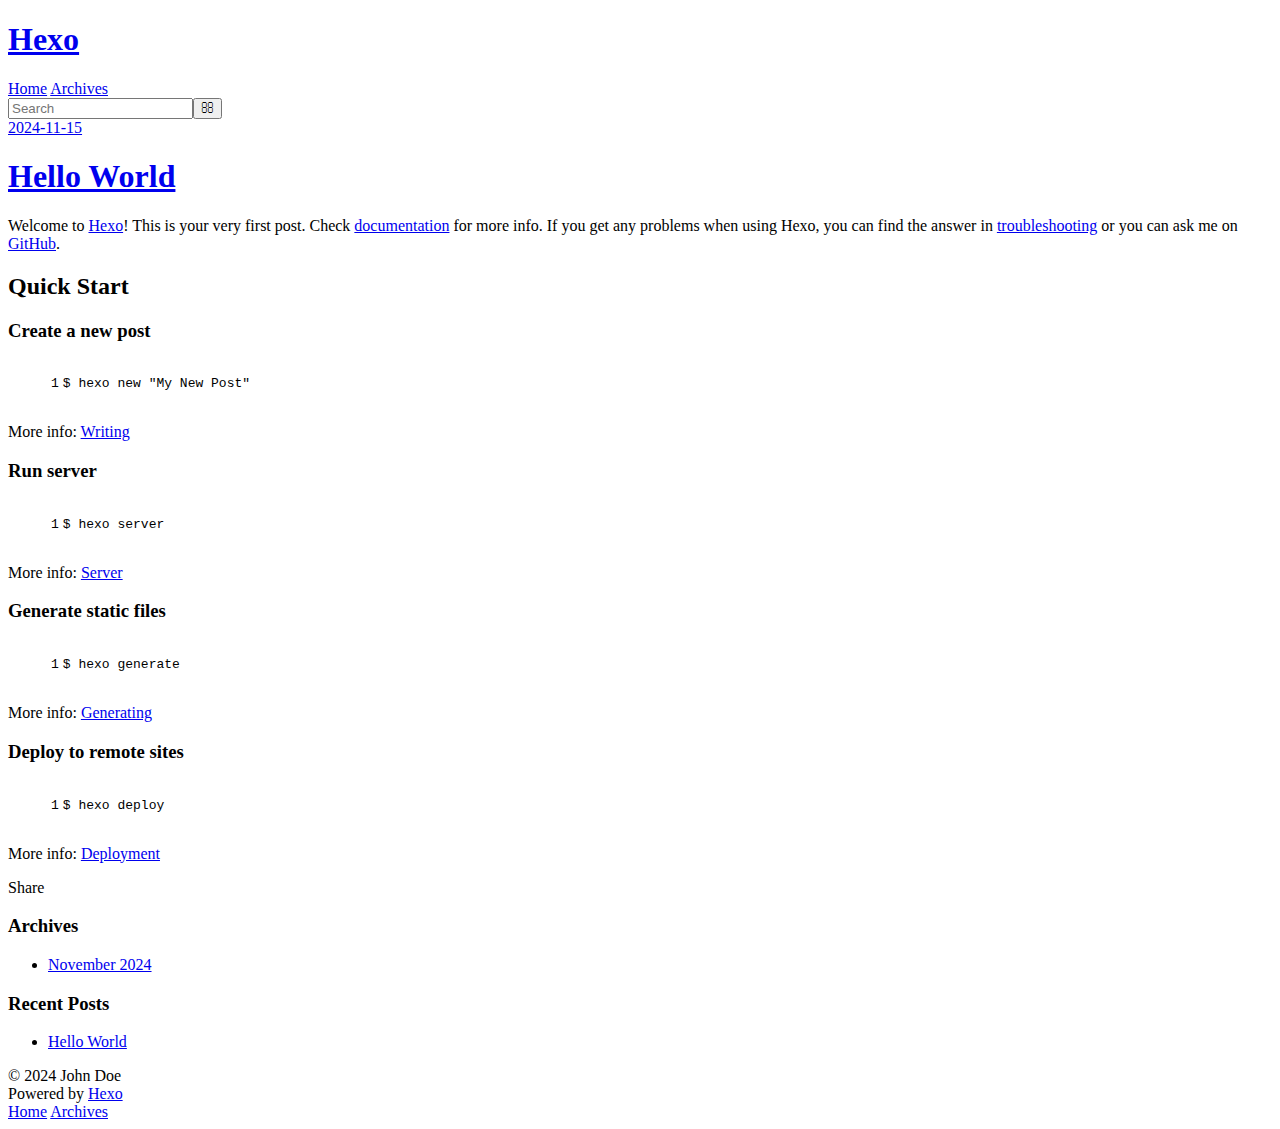
==== index.html @ bd7cffca "Site updated: 2024-11-15 20:04:04" ====
<!DOCTYPE html>
<html>
<head>
  <meta charset="utf-8">
  
  
  <title>Hexo</title>
  <meta name="viewport" content="width=device-width, initial-scale=1, shrink-to-fit=no">
  <meta property="og:type" content="website">
<meta property="og:title" content="Hexo">
<meta property="og:url" content="http://example.com/index.html">
<meta property="og:site_name" content="Hexo">
<meta property="og:locale" content="en_US">
<meta property="article:author" content="John Doe">
<meta name="twitter:card" content="summary">
  
    <link rel="alternate" href="/atom.xml" title="Hexo" type="application/atom+xml">
  
  
    <link rel="shortcut icon" href="/favicon.png">
  
  
  
<link rel="stylesheet" href="/css/style.css">

  
    
<link rel="stylesheet" href="/fancybox/jquery.fancybox.min.css">

  
  
<meta name="generator" content="Hexo 7.3.0"></head>

<body>
  <div id="container">
    <div id="wrap">
      <header id="header">
  <div id="banner"></div>
  <div id="header-outer" class="outer">
    <div id="header-title" class="inner">
      <h1 id="logo-wrap">
        <a href="/" id="logo">Hexo</a>
      </h1>
      
    </div>
    <div id="header-inner" class="inner">
      <nav id="main-nav">
        <a id="main-nav-toggle" class="nav-icon"><span class="fa fa-bars"></span></a>
        
          <a class="main-nav-link" href="/">Home</a>
        
          <a class="main-nav-link" href="/archives">Archives</a>
        
      </nav>
      <nav id="sub-nav">
        
        
          <a class="nav-icon" href="/atom.xml" title="RSS Feed"><span class="fa fa-rss"></span></a>
        
        <a class="nav-icon nav-search-btn" title="Search"><span class="fa fa-search"></span></a>
      </nav>
      <div id="search-form-wrap">
        <form action="//google.com/search" method="get" accept-charset="UTF-8" class="search-form"><input type="search" name="q" class="search-form-input" placeholder="Search"><button type="submit" class="search-form-submit">&#xF002;</button><input type="hidden" name="sitesearch" value="http://example.com"></form>
      </div>
    </div>
  </div>
</header>

      <div class="outer">
        <section id="main">
  
    <article id="post-hello-world" class="h-entry article article-type-post" itemprop="blogPost" itemscope itemtype="https://schema.org/BlogPosting">
  <div class="article-meta">
    <a href="/2024/11/15/hello-world/" class="article-date">
  <time class="dt-published" datetime="2024-11-15T11:54:34.536Z" itemprop="datePublished">2024-11-15</time>
</a>
    
  </div>
  <div class="article-inner">
    
    
      <header class="article-header">
        
  
    <h1 itemprop="name">
      <a class="p-name article-title" href="/2024/11/15/hello-world/">Hello World</a>
    </h1>
  

      </header>
    
    <div class="e-content article-entry" itemprop="articleBody">
      
        <p>Welcome to <a target="_blank" rel="noopener" href="https://hexo.io/">Hexo</a>! This is your very first post. Check <a target="_blank" rel="noopener" href="https://hexo.io/docs/">documentation</a> for more info. If you get any problems when using Hexo, you can find the answer in <a target="_blank" rel="noopener" href="https://hexo.io/docs/troubleshooting.html">troubleshooting</a> or you can ask me on <a target="_blank" rel="noopener" href="https://github.com/hexojs/hexo/issues">GitHub</a>.</p>
<h2 id="Quick-Start"><a href="#Quick-Start" class="headerlink" title="Quick Start"></a>Quick Start</h2><h3 id="Create-a-new-post"><a href="#Create-a-new-post" class="headerlink" title="Create a new post"></a>Create a new post</h3><figure class="highlight bash"><table><tr><td class="gutter"><pre><span class="line">1</span><br></pre></td><td class="code"><pre><span class="line">$ hexo new <span class="string">&quot;My New Post&quot;</span></span><br></pre></td></tr></table></figure>

<p>More info: <a target="_blank" rel="noopener" href="https://hexo.io/docs/writing.html">Writing</a></p>
<h3 id="Run-server"><a href="#Run-server" class="headerlink" title="Run server"></a>Run server</h3><figure class="highlight bash"><table><tr><td class="gutter"><pre><span class="line">1</span><br></pre></td><td class="code"><pre><span class="line">$ hexo server</span><br></pre></td></tr></table></figure>

<p>More info: <a target="_blank" rel="noopener" href="https://hexo.io/docs/server.html">Server</a></p>
<h3 id="Generate-static-files"><a href="#Generate-static-files" class="headerlink" title="Generate static files"></a>Generate static files</h3><figure class="highlight bash"><table><tr><td class="gutter"><pre><span class="line">1</span><br></pre></td><td class="code"><pre><span class="line">$ hexo generate</span><br></pre></td></tr></table></figure>

<p>More info: <a target="_blank" rel="noopener" href="https://hexo.io/docs/generating.html">Generating</a></p>
<h3 id="Deploy-to-remote-sites"><a href="#Deploy-to-remote-sites" class="headerlink" title="Deploy to remote sites"></a>Deploy to remote sites</h3><figure class="highlight bash"><table><tr><td class="gutter"><pre><span class="line">1</span><br></pre></td><td class="code"><pre><span class="line">$ hexo deploy</span><br></pre></td></tr></table></figure>

<p>More info: <a target="_blank" rel="noopener" href="https://hexo.io/docs/one-command-deployment.html">Deployment</a></p>

      
    </div>
    <footer class="article-footer">
      <a data-url="http://example.com/2024/11/15/hello-world/" data-id="cm3ioxz79000008w79hy86axf" data-title="Hello World" class="article-share-link"><span class="fa fa-share">Share</span></a>
      
      
      
    </footer>
  </div>
  
</article>



  


</section>
        
          <aside id="sidebar">
  
    

  
    

  
    
  
    
  <div class="widget-wrap">
    <h3 class="widget-title">Archives</h3>
    <div class="widget">
      <ul class="archive-list"><li class="archive-list-item"><a class="archive-list-link" href="/archives/2024/11/">November 2024</a></li></ul>
    </div>
  </div>


  
    
  <div class="widget-wrap">
    <h3 class="widget-title">Recent Posts</h3>
    <div class="widget">
      <ul>
        
          <li>
            <a href="/2024/11/15/hello-world/">Hello World</a>
          </li>
        
      </ul>
    </div>
  </div>

  
</aside>
        
      </div>
      <footer id="footer">
  
  <div class="outer">
    <div id="footer-info" class="inner">
      
      &copy; 2024 John Doe<br>
      Powered by <a href="https://hexo.io/" target="_blank">Hexo</a>
    </div>
  </div>
</footer>

    </div>
    <nav id="mobile-nav">
  
    <a href="/" class="mobile-nav-link">Home</a>
  
    <a href="/archives" class="mobile-nav-link">Archives</a>
  
</nav>
    


<script src="/js/jquery-3.6.4.min.js"></script>



  
<script src="/fancybox/jquery.fancybox.min.js"></script>




<script src="/js/script.js"></script>





  </div>
</body>
</html>
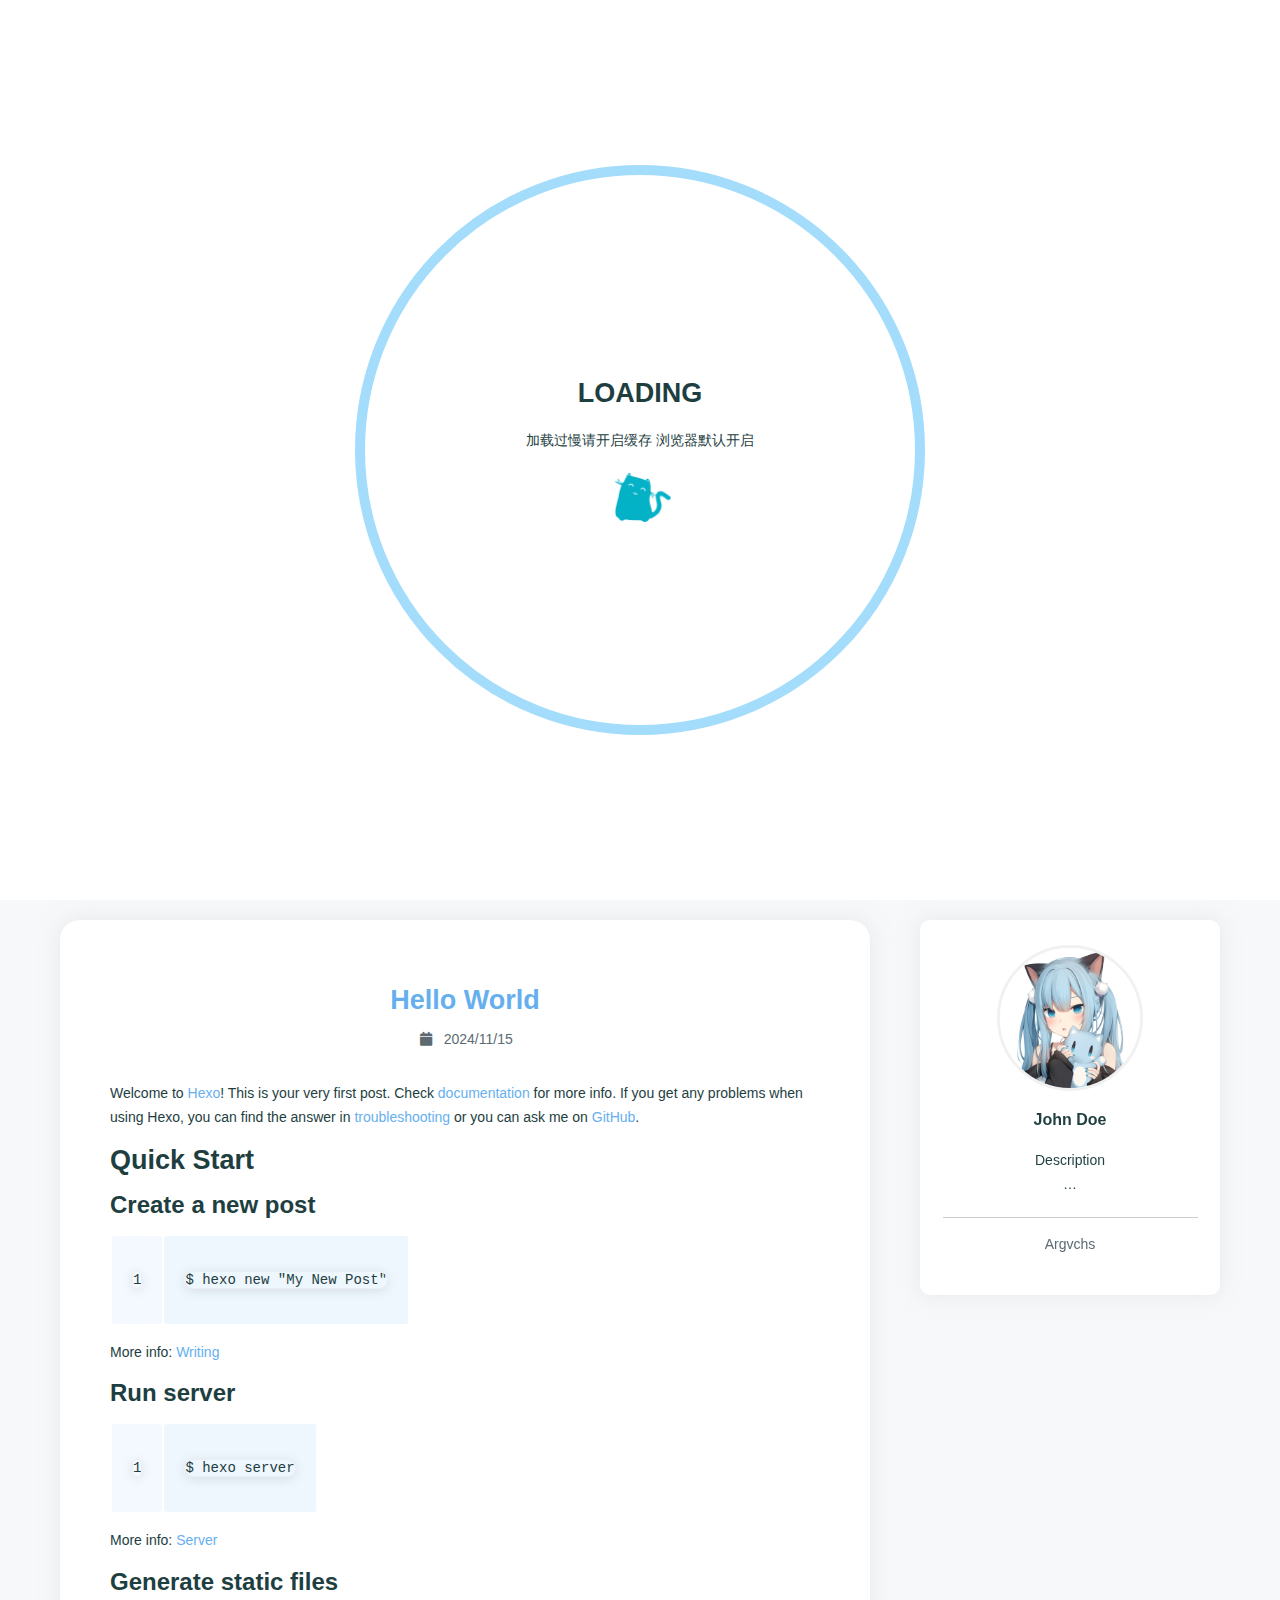
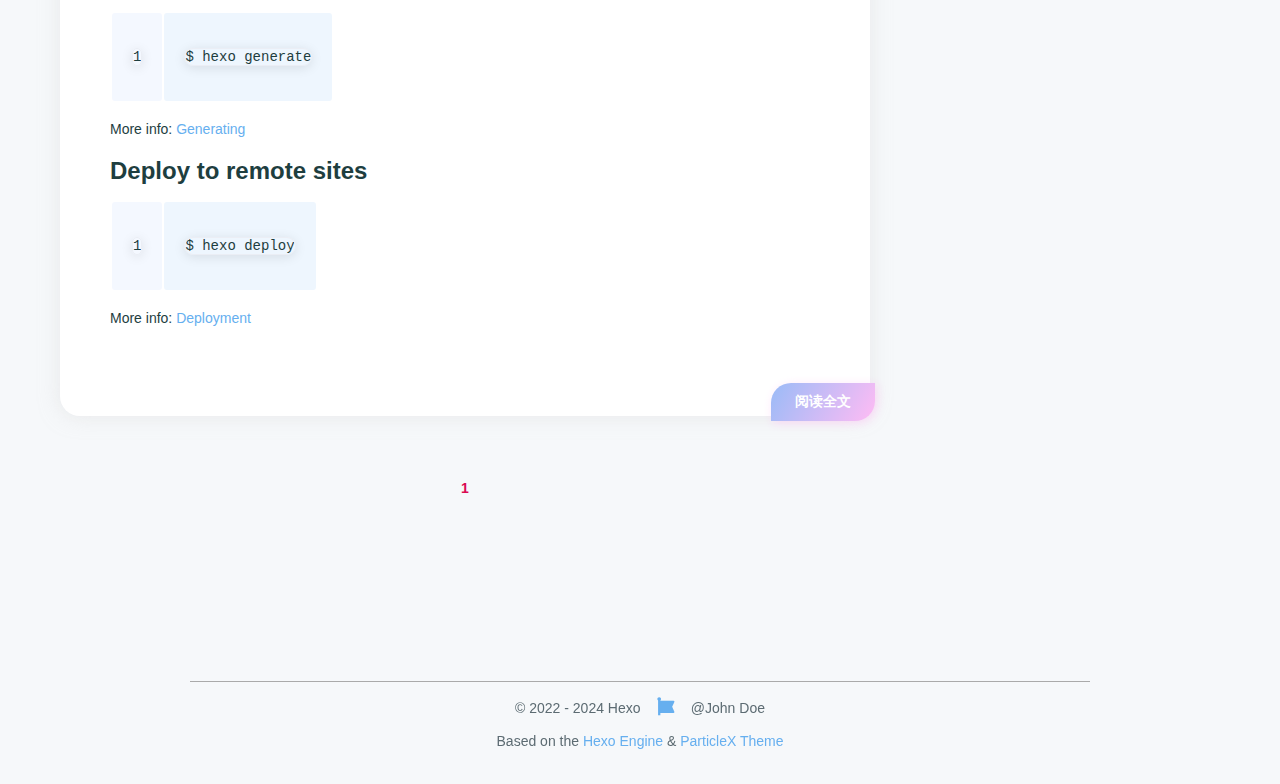
==== commit 539ca2b3: "Site updated: 2024-11-15 20:58:58" ====
--- a/index.html
+++ b/index.html
@@ -1,97 +1,204 @@
+
 <!DOCTYPE html>
-<html>
+<html lang="en">
 <head>
-  <meta charset="utf-8">
-  
-  
-  <title>Hexo</title>
-  <meta name="viewport" content="width=device-width, initial-scale=1, shrink-to-fit=no">
-  <meta property="og:type" content="website">
-<meta property="og:title" content="Hexo">
-<meta property="og:url" content="http://example.com/index.html">
-<meta property="og:site_name" content="Hexo">
-<meta property="og:locale" content="en_US">
-<meta property="article:author" content="John Doe">
-<meta name="twitter:card" content="summary">
-  
-    <link rel="alternate" href="/atom.xml" title="Hexo" type="application/atom+xml">
-  
-  
-    <link rel="shortcut icon" href="/favicon.png">
-  
-  
-  
-<link rel="stylesheet" href="/css/style.css">
-
-  
-    
-<link rel="stylesheet" href="/fancybox/jquery.fancybox.min.css">
-
-  
-  
+    <meta charset="utf-8" />
+    <title>Hexo</title>
+    <meta name="author" content="John Doe" />
+    <meta name="description" content="" />
+    <meta name="keywords" content="" />
+    <meta
+        name="viewport"
+        content="width=device-width, initial-scale=1.0, maximum-scale=1.0, user-scalable=0"
+    />
+    <link rel="icon" href="/images/avatar.jpg" />
+    <link rel="preconnect" href="https://s4.zstatic.net" />
+<script src="https://s4.zstatic.net/ajax/libs/vue/3.3.7/vue.global.prod.min.js"></script>
+<link rel="stylesheet" href="https://s4.zstatic.net/ajax/libs/font-awesome/6.4.2/css/all.min.css" />
+<link rel="preconnect" href="https://fonts.googleapis.cn" />
+<link rel="preconnect" href="https://fonts.gstatic.cn" crossorigin />
+<link
+    rel="stylesheet"
+    href="https://fonts.googleapis.cn/css2?family=Fira+Code:wght@400;500;600;700&family=Lexend:wght@400;500;600;700;800;900&family=Noto+Sans+SC:wght@400;500;600;700;800;900&display=swap"
+/>
+<script> const mixins = {}; </script>
+
+<script src="https://polyfill.alicdn.com/v3/polyfill.min.js?features=default"></script>
+
+
+<script src="https://s4.zstatic.net/ajax/libs/highlight.js/11.9.0/highlight.min.js"></script>
+<script src="https://s4.zstatic.net/ajax/libs/highlightjs-line-numbers.js/2.8.0/highlightjs-line-numbers.min.js"></script>
+<link
+    rel="stylesheet"
+    href="https://s4.zstatic.net/ajax/libs/highlight.js/11.9.0/styles/github.min.css"
+/>
+<script src="/js/lib/highlight.js"></script>
+
+
+
+<script src="/js/lib/preview.js"></script>
+
+
+
+
+
+<script src="/js/lib/home.js"></script>
+
+<link rel="stylesheet" href="/css/main.css" />
+
 <meta name="generator" content="Hexo 7.3.0"></head>
-
 <body>
-  <div id="container">
-    <div id="wrap">
-      <header id="header">
-  <div id="banner"></div>
-  <div id="header-outer" class="outer">
-    <div id="header-title" class="inner">
-      <h1 id="logo-wrap">
-        <a href="/" id="logo">Hexo</a>
-      </h1>
-      
-    </div>
-    <div id="header-inner" class="inner">
-      <nav id="main-nav">
-        <a id="main-nav-toggle" class="nav-icon"><span class="fa fa-bars"></span></a>
-        
-          <a class="main-nav-link" href="/">Home</a>
-        
-          <a class="main-nav-link" href="/archives">Archives</a>
-        
-      </nav>
-      <nav id="sub-nav">
-        
-        
-          <a class="nav-icon" href="/atom.xml" title="RSS Feed"><span class="fa fa-rss"></span></a>
-        
-        <a class="nav-icon nav-search-btn" title="Search"><span class="fa fa-search"></span></a>
-      </nav>
-      <div id="search-form-wrap">
-        <form action="//google.com/search" method="get" accept-charset="UTF-8" class="search-form"><input type="search" name="q" class="search-form-input" placeholder="Search"><button type="submit" class="search-form-submit">&#xF002;</button><input type="hidden" name="sitesearch" value="http://example.com"></form>
-      </div>
-    </div>
-  </div>
-</header>
-
-      <div class="outer">
-        <section id="main">
-  
-    <article id="post-hello-world" class="h-entry article article-type-post" itemprop="blogPost" itemscope itemtype="https://schema.org/BlogPosting">
-  <div class="article-meta">
-    <a href="/2024/11/15/hello-world/" class="article-date">
-  <time class="dt-published" datetime="2024-11-15T11:54:34.536Z" itemprop="datePublished">2024-11-15</time>
-</a>
-    
-  </div>
-  <div class="article-inner">
-    
-    
-      <header class="article-header">
-        
-  
-    <h1 itemprop="name">
-      <a class="p-name article-title" href="/2024/11/15/hello-world/">Hello World</a>
-    </h1>
-  
-
-      </header>
-    
-    <div class="e-content article-entry" itemprop="articleBody">
-      
-        <p>Welcome to <a target="_blank" rel="noopener" href="https://hexo.io/">Hexo</a>! This is your very first post. Check <a target="_blank" rel="noopener" href="https://hexo.io/docs/">documentation</a> for more info. If you get any problems when using Hexo, you can find the answer in <a target="_blank" rel="noopener" href="https://hexo.io/docs/troubleshooting.html">troubleshooting</a> or you can ask me on <a target="_blank" rel="noopener" href="https://github.com/hexojs/hexo/issues">GitHub</a>.</p>
+    <div id="layout">
+        <transition name="fade">
+            <div id="loading" v-show="loading">
+                <div id="loading-circle">
+                    <h2>LOADING</h2>
+                    <p>加载过慢请开启缓存 浏览器默认开启</p>
+                    <img src="/images/loading.gif" />
+                </div>
+            </div>
+        </transition>
+        <div id="menu" :class="{ hidden: hiddenMenu, 'menu-color': menuColor}">
+    <nav id="desktop-menu">
+        <a class="title" href="/">
+            <span>HEXO</span>
+        </a>
+        
+        <a href="/">
+            <i class="fa-solid fa-house fa-fw"></i>
+            <span>&ensp;Home</span>
+        </a>
+        
+        <a href="/about">
+            <i class="fa-solid fa-id-card fa-fw"></i>
+            <span>&ensp;About</span>
+        </a>
+        
+        <a href="/archives">
+            <i class="fa-solid fa-box-archive fa-fw"></i>
+            <span>&ensp;Archives</span>
+        </a>
+        
+        <a href="/categories">
+            <i class="fa-solid fa-bookmark fa-fw"></i>
+            <span>&ensp;Categories</span>
+        </a>
+        
+        <a href="/tags">
+            <i class="fa-solid fa-tags fa-fw"></i>
+            <span>&ensp;Tags</span>
+        </a>
+        
+    </nav>
+    <nav id="mobile-menu">
+        <div class="title" @click="showMenuItems = !showMenuItems">
+            <i class="fa-solid fa-bars fa-fw"></i>
+            <span>&emsp;HEXO</span>
+        </div>
+        <transition name="slide">
+            <div class="items" v-show="showMenuItems">
+                
+                <a href="/">
+                    <div class="item">
+                        <div style="min-width: 20px; max-width: 50px; width: 10%">
+                            <i class="fa-solid fa-house fa-fw"></i>
+                        </div>
+                        <div style="min-width: 100px; max-width: 150%; width: 20%">Home</div>
+                    </div>
+                </a>
+                
+                <a href="/about">
+                    <div class="item">
+                        <div style="min-width: 20px; max-width: 50px; width: 10%">
+                            <i class="fa-solid fa-id-card fa-fw"></i>
+                        </div>
+                        <div style="min-width: 100px; max-width: 150%; width: 20%">About</div>
+                    </div>
+                </a>
+                
+                <a href="/archives">
+                    <div class="item">
+                        <div style="min-width: 20px; max-width: 50px; width: 10%">
+                            <i class="fa-solid fa-box-archive fa-fw"></i>
+                        </div>
+                        <div style="min-width: 100px; max-width: 150%; width: 20%">Archives</div>
+                    </div>
+                </a>
+                
+                <a href="/categories">
+                    <div class="item">
+                        <div style="min-width: 20px; max-width: 50px; width: 10%">
+                            <i class="fa-solid fa-bookmark fa-fw"></i>
+                        </div>
+                        <div style="min-width: 100px; max-width: 150%; width: 20%">Categories</div>
+                    </div>
+                </a>
+                
+                <a href="/tags">
+                    <div class="item">
+                        <div style="min-width: 20px; max-width: 50px; width: 10%">
+                            <i class="fa-solid fa-tags fa-fw"></i>
+                        </div>
+                        <div style="min-width: 100px; max-width: 150%; width: 20%">Tags</div>
+                    </div>
+                </a>
+                
+            </div>
+        </transition>
+    </nav>
+</div>
+<transition name="fade">
+    <div id="menu-curtain" @click="showMenuItems = !showMenuItems" v-show="showMenuItems"></div>
+</transition>
+
+        <div id="main" :class="loading ? 'into-enter-from': 'into-enter-active'">
+            <div id="home-head">
+    <div
+        id="home-background"
+        ref="homeBackground"
+        data-images="/images/background.jpg"
+    ></div>
+    <div id="home-info" @click="homeClick">
+        <span class="loop"></span>
+        <span class="loop"></span>
+        <span class="loop"></span>
+        <span class="loop"></span>
+        <span class="info">
+            <div class="wrap">
+                <h1>Hexo</h1>
+                <h3></h3>
+                <h5></h5>
+            </div>
+        </span>
+    </div>
+</div>
+<div
+    id="home-posts-wrap"
+    ref="homePostsWrap"
+    true
+>
+    <div id="home-posts">
+        
+
+<div class="post">
+    <a href="/2024/11/15/hello-world/">
+        <h2 class="post-title">Hello World</h2>
+    </a>
+    <div class="category-and-date">
+        
+        <span class="date">
+            <span class="icon">
+                <i class="fa-solid fa-calendar fa-fw"></i>
+            </span>
+            2024/11/15
+        </span>
+        
+        
+    </div>
+    <div class="description">
+        <div class="content" v-pre>
+            
+            <p>Welcome to <a target="_blank" rel="noopener" href="https://hexo.io/">Hexo</a>! This is your very first post. Check <a target="_blank" rel="noopener" href="https://hexo.io/docs/">documentation</a> for more info. If you get any problems when using Hexo, you can find the answer in <a target="_blank" rel="noopener" href="https://hexo.io/docs/troubleshooting.html">troubleshooting</a> or you can ask me on <a target="_blank" rel="noopener" href="https://github.com/hexojs/hexo/issues">GitHub</a>.</p>
 <h2 id="Quick-Start"><a href="#Quick-Start" class="headerlink" title="Quick Start"></a>Quick Start</h2><h3 id="Create-a-new-post"><a href="#Create-a-new-post" class="headerlink" title="Create a new post"></a>Create a new post</h3><figure class="highlight bash"><table><tr><td class="gutter"><pre><span class="line">1</span><br></pre></td><td class="code"><pre><span class="line">$ hexo new <span class="string">&quot;My New Post&quot;</span></span><br></pre></td></tr></table></figure>
 
 <p>More info: <a target="_blank" rel="noopener" href="https://hexo.io/docs/writing.html">Writing</a></p>
@@ -105,101 +212,85 @@
 
 <p>More info: <a target="_blank" rel="noopener" href="https://hexo.io/docs/one-command-deployment.html">Deployment</a></p>
 
-      
-    </div>
-    <footer class="article-footer">
-      <a data-url="http://example.com/2024/11/15/hello-world/" data-id="cm3ioxz79000008w79hy86axf" data-title="Hello World" class="article-share-link"><span class="fa fa-share">Share</span></a>
-      
-      
-      
-    </footer>
-  </div>
-  
-</article>
-
-
-
-  
-
-
-</section>
-        
-          <aside id="sidebar">
-  
-    
-
-  
-    
-
-  
-    
-  
-    
-  <div class="widget-wrap">
-    <h3 class="widget-title">Archives</h3>
-    <div class="widget">
-      <ul class="archive-list"><li class="archive-list-item"><a class="archive-list-link" href="/archives/2024/11/">November 2024</a></li></ul>
-    </div>
-  </div>
-
-
-  
-    
-  <div class="widget-wrap">
-    <h3 class="widget-title">Recent Posts</h3>
-    <div class="widget">
-      <ul>
-        
-          <li>
-            <a href="/2024/11/15/hello-world/">Hello World</a>
-          </li>
-        
-      </ul>
-    </div>
-  </div>
-
-  
-</aside>
-        
-      </div>
-      <footer id="footer">
-  
-  <div class="outer">
-    <div id="footer-info" class="inner">
-      
-      &copy; 2024 John Doe<br>
-      Powered by <a href="https://hexo.io/" target="_blank">Hexo</a>
-    </div>
-  </div>
+            
+        </div>
+    </div>
+    <div class="post-tags">
+        
+        
+        
+    </div>
+    <a href="/2024/11/15/hello-world/" class="go-post">阅读全文</a>
+</div>
+
+
+        <div class="page-current">
+    
+    <span class="current">1</span>
+    
+    
+    
+    
+</div>
+
+    </div>
+    
+    <div id="home-card">
+        <div id="card-style">
+    <div id="card-div">
+        <div class="avatar">
+            <img src="/images/avatar.jpg" alt="avatar" />
+        </div>
+        <div class="name">John Doe</div>
+        <div class="description">
+            <p>Description<br>…</p>
+
+        </div>
+        
+        
+        <div class="friend-links">
+            
+            <div class="friend-link">
+                <a target="_blank" rel="noopener" href="https://argvchs.github.io">Argvchs</a>
+            </div>
+            
+        </div>
+        
+    </div>
+</div>
+
+    </div>
+    
+</div>
+
+            <footer id="footer">
+    <div id="footer-wrap">
+        <div>
+            &copy;
+            2022 - 2024 Hexo
+            <span id="footer-icon">
+                <i class="fa-solid fa-font-awesome fa-fw"></i>
+            </span>
+            &commat;John Doe
+        </div>
+        <div>
+            Based on the <a target="_blank" rel="noopener" href="https://hexo.io">Hexo Engine</a> &amp;
+            <a target="_blank" rel="noopener" href="https://github.com/theme-particlex/hexo-theme-particlex">ParticleX Theme</a>
+        </div>
+        
+    </div>
 </footer>
 
-    </div>
-    <nav id="mobile-nav">
-  
-    <a href="/" class="mobile-nav-link">Home</a>
-  
-    <a href="/archives" class="mobile-nav-link">Archives</a>
-  
-</nav>
-    
-
-
-<script src="/js/jquery-3.6.4.min.js"></script>
-
-
-
-  
-<script src="/fancybox/jquery.fancybox.min.js"></script>
-
-
-
-
-<script src="/js/script.js"></script>
-
-
-
-
-
-  </div>
+        </div>
+        
+        <transition name="fade">
+            <div id="preview" ref="preview" v-show="previewShow">
+                <img id="preview-content" ref="previewContent" />
+            </div>
+        </transition>
+        
+    </div>
+    <script src="/js/main.js"></script>
+    
 </body>
-</html>+</html>
--- a/css/main.css
+++ b/css/main.css
@@ -0,0 +1,975 @@
+#archives {
+    margin: auto;
+    margin-top: 100px;
+    padding: 20px;
+}
+#archives .categories-tags {
+    margin: auto;
+    margin-bottom: 50px;
+    max-width: 900px;
+    text-align: center;
+    width: 100%;
+}
+#archives .categories-tags span {
+    display: inline-block;
+    margin: 10px;
+}
+#archives .categories-tags span .icon {
+    color: #fff;
+    margin-left: 0;
+    margin-right: 10px;
+}
+#archives .categories-tags span a {
+    border: #ffffff80 1px solid;
+    border-radius: 10px;
+    color: #fff;
+    padding: 10px 15px;
+    transition: background 0.25s, border 0.25s, color 0.25s;
+}
+#archives .categories-tags span a:hover {
+    background: #fff !important;
+    border: #a5c2f5 1px solid;
+    color: #5c6b72;
+}
+#archives .category,
+#archives .tags .tag,
+.article .info .category,
+.article .info .tags,
+.article .info .tags .tag {
+    display: inline-block;
+    margin-right: 10px;
+}
+#archives h3 {
+    margin: 10px 0;
+}
+#crypto {
+    margin: 50px 0;
+}
+#crypto.failure {
+    border-color: #ea4a5a;
+    color: #ea4a5a;
+}
+#crypto.failure:focus {
+    box-shadow: 0 0 0 3px #ea4a5a4d;
+}
+#crypto.success {
+    border-color: #34d058;
+    color: #34d058;
+}
+#footer {
+    font-size: 14px;
+    margin-top: 150px;
+    padding-bottom: 20px;
+    text-align: center;
+    width: 100%;
+}
+#footer #footer-icon {
+    color: #66afef;
+    display: inline-block;
+    font-size: 18px;
+    margin: 0 10px;
+}
+#footer #footer-wrap {
+    border-top: 1px solid #aaa;
+    color: #5c6b72;
+    margin: auto;
+    width: 900px;
+}
+#footer #footer-wrap div {
+    margin: 15px;
+}
+#home-card {
+    width: 300px;
+}
+#home-card #card-style {
+    background: #fff;
+    border: none;
+    border-radius: 10px;
+    box-shadow: 0 0 20px #d9d9d980;
+    display: flex;
+    flex-direction: column;
+    max-height: 80vh;
+    justify-content: center;
+    overflow: auto;
+    position: sticky;
+    text-align: center;
+    top: 10vh;
+    width: 300px;
+}
+#home-card #card-div {
+    overflow: auto;
+    padding: 25px 0;
+}
+#home-card #card-div .avatar {
+    border: #f1f1f1 solid 3px;
+    border-radius: 50%;
+    height: 140px;
+    margin: auto;
+    text-align: center;
+    width: 140px;
+}
+#home-card #card-div .avatar img {
+    border-radius: 50%;
+    height: 100%;
+    width: 100%;
+}
+#home-card #card-div .avatar:hover img {
+    transform: rotate(360deg);
+}
+#home-card #card-div .description {
+    margin: 20px auto;
+    width: 85%;
+}
+#home-card #card-div .friend-links .friend-link {
+    margin-bottom: 5px;
+}
+#home-card #card-div .friend-links a {
+    border-radius: 5px;
+    color: #5c6b72;
+    display: block;
+    padding: 8px 0;
+}
+#home-card #card-div .icon-links .icon-link {
+    margin: 5px;
+}
+#home-card #card-div .icon-links a {
+    border-radius: 5px;
+    color: #5c6b72;
+    font-size: 18px;
+    padding: 5px;
+}
+#home-card #card-div .icon-links a:hover,
+#home-card #card-div .friend-links a:hover,
+#home-posts .page-current .page-num:hover {
+    background: #66afef;
+    color: #fff;
+}
+#home-card #card-div .icon-links,
+#home-card #card-div .friend-links {
+    border-top: #cdcdcd solid 1px;
+    margin: 10px auto;
+    padding-top: 10px;
+    width: 85%;
+}
+#home-card #card-div .name {
+    font-size: 16px;
+    font-weight: bold;
+    margin: 20px auto;
+}
+#home-head {
+    display: flex;
+    height: 100vh;
+    width: 100vw;
+}
+#home-head #home-background {
+    background-position: center;
+    background-repeat: no-repeat;
+    background-size: cover;
+    height: 100vh;
+    left: 0;
+    position: absolute;
+    top: 0;
+    width: 100vw;
+    z-index: -1;
+}
+#home-head #home-info .info {
+    align-items: center;
+    border-radius: 50%;
+    display: flex;
+    justify-content: center;
+    text-align: center;
+}
+#home-head #home-info .loop:nth-child(1) {
+    animation: loop1 10s linear infinite;
+    background: #fff;
+    border-radius: 38% 62% 63% 37%/41% 44% 56% 59%;
+    opacity: 0.3;
+    transform: rotate(30deg);
+}
+#home-head #home-info .loop:nth-child(2) {
+    animation: loop2 15s linear infinite;
+    background: #fff;
+    border-radius: 38% 62% 63% 37%/41% 44% 56% 59%;
+    opacity: 0.45;
+    transform: rotate(60deg);
+}
+#home-head #home-info .loop:nth-child(3) {
+    animation: loop3 10s linear infinite;
+    background: #fff;
+    border-radius: 38% 62% 63% 37%/41% 44% 56% 59%;
+    opacity: 0.3;
+    transform: rotate(90deg);
+}
+#home-head #home-info .loop:nth-child(4) {
+    animation: loop4 15s linear infinite;
+    background: #fff;
+    border-radius: 38% 62% 63% 37%/41% 44% 56% 59%;
+    opacity: 0.45;
+    transform: rotate(120deg);
+}
+#home-head #home-info,
+#home-posts {
+    margin: auto;
+}
+#home-posts .page-current {
+    align-items: center;
+    display: flex;
+    font-weight: bold;
+    justify-content: center;
+    margin-top: 50px;
+    text-align: center;
+    width: 100%;
+}
+#home-posts .page-current .current {
+    border-radius: 5px;
+    color: #da0a51;
+    display: inline-block;
+    height: 35px;
+    line-height: 35px;
+    margin: 0 7px;
+    padding: 5px;
+    width: 35px;
+}
+#home-posts .page-current .page-num,
+#home-posts .page-current .page-omit {
+    border-radius: 5px;
+    display: inline-block;
+    height: 35px;
+    line-height: 35px;
+    margin: 0 7px;
+    padding: 5px;
+    width: 35px;
+}
+#home-posts .page-current a {
+    color: #999;
+}
+#home-posts .post {
+    background: #fff;
+    border-radius: 20px;
+    box-shadow: 0 0 20px #d9d9d980;
+    transition: box-shadow 0.25s, transform 0.25s;
+}
+#home-posts .post .category-and-date {
+    color: #5c6b72;
+    margin-top: 15px;
+    text-align: center;
+    width: 100%;
+}
+#home-posts .post .category-and-date .category {
+    display: inline-block;
+    margin-right: 25px;
+}
+#home-posts .post .category-and-date .category a,
+#archives a,
+#archives .tag-icon,
+#archives .item-time,
+#archives .categories-tags span a:hover .icon,
+.article .info a {
+    color: #5c6b72;
+}
+#home-posts .post .category-and-date .date,
+#archives .tags,
+#menu #desktop-menu a span {
+    display: inline-block;
+}
+#home-posts .post .category-and-date .special {
+    display: inline-block;
+    margin-left: 25px;
+}
+#home-posts .post .go-post {
+    background: linear-gradient(120deg, #9abbf7 0%, #ffbbf4 100%);
+    border: 0;
+    border-radius: 20px 0;
+    bottom: -5px;
+    box-shadow: 2px 2px 10px 0 #ffbbf47a;
+    color: #fff;
+    font-size: 14px;
+    font-weight: bold;
+    padding: 10px 24px;
+    position: absolute;
+    right: -5px;
+    transition: box-shadow 0.25s ease-out, right 0.25s ease-out;
+}
+#home-posts .post .go-post:hover {
+    box-shadow: -2px -2px 10px 0 #9abbf77a;
+    right: -7px;
+}
+#home-posts .post .post-tags .tag {
+    display: inline-block;
+    font-weight: bold;
+    margin-right: 10px;
+}
+#home-posts .post .post-tags a {
+    font-size: 14px;
+}
+#home-posts .post .post-tags,
+#archives .info,
+.article .info {
+    line-height: 1.7;
+}
+#home-posts .post-title {
+    color: #66afef;
+    text-align: center;
+}
+#home-posts .post:hover {
+    box-shadow: 0 0 5px #d9d9d9;
+    transform: translate(-5px, -5px);
+}
+#home-posts-wrap {
+    background: transparent;
+    border-radius: 10px;
+    display: flex;
+    margin: auto;
+    padding: 20px;
+}
+#home-posts-wrap,
+#archives,
+.article,
+#footer #footer-wrap {
+    box-sizing: border-box;
+}
+#loading {
+    align-items: center;
+    background: #fff;
+    display: flex;
+    flex-direction: column;
+    height: 100vh;
+    justify-content: center;
+    left: 0;
+    position: fixed;
+    top: 0;
+    width: 100vw;
+    word-break: keep-all;
+    z-index: 2147483647;
+}
+#loading h2,
+#loading p,
+#loading img {
+    margin: 10px;
+}
+#loading img {
+    border-radius: 0;
+    height: 50px;
+}
+#loading-circle {
+    align-items: center;
+    border: 10px solid #a3ddfb;
+    border-radius: 50%;
+    display: flex;
+    flex-direction: column;
+    height: 50vmin;
+    justify-content: center;
+    padding: 50px;
+    text-align: center;
+    width: 50vmin;
+}
+#main {
+    margin-right: calc(100% - 100vw);
+}
+#menu {
+    background: #92cafa;
+    box-shadow: 0 -1px 10px 0 #9e9e9e4d;
+    font-weight: bold;
+    line-height: 50px;
+    position: fixed;
+    top: 0;
+    transition: background 0.25s ease-out, top 0.25s ease-out;
+    width: 100vw;
+    z-index: 1004;
+}
+#menu #desktop-menu {
+    height: 50px;
+}
+#menu #desktop-menu .title {
+    color: #555;
+    display: inline-block;
+    margin-left: 60px;
+    margin-right: 5px;
+}
+#menu #desktop-menu a {
+    color: #555;
+    display: inline-block;
+    margin-left: 30px;
+}
+#menu #mobile-menu {
+    min-height: 50px;
+    text-align: center;
+}
+#menu #mobile-menu .items {
+    padding: 10px 0 20px;
+    z-index: 1002;
+}
+#menu #mobile-menu .items .item {
+    display: flex;
+    justify-content: center;
+    margin: auto;
+    min-width: 200px;
+    width: 80%;
+}
+#menu #mobile-menu .items a {
+    color: #555;
+}
+#menu #mobile-menu .title {
+    color: #555;
+    cursor: pointer;
+    z-index: 1003;
+}
+#menu-curtain {
+    background: #0003;
+    height: 100%;
+    left: 0;
+    position: fixed;
+    top: 0;
+    width: 100%;
+    z-index: 1001;
+}
+#menu.hidden {
+    top: -50px;
+}
+#menu.menu-color {
+    background: #0003;
+}
+#menu.menu-color #desktop-menu a,
+#menu.menu-color #mobile-menu a,
+#menu.menu-color #mobile-menu .title {
+    color: #fff;
+}
+#preview {
+    align-items: center;
+    background-color: #fffc;
+    display: flex;
+    height: 100vh;
+    justify-content: center;
+    left: 0;
+    position: fixed;
+    top: 0;
+    width: 100vw;
+    z-index: 1005;
+}
+#preview-content {
+    box-shadow: 0 0 50px 10px #d9d9d980;
+    margin: auto;
+    max-height: 95%;
+    max-width: 95%;
+}
+#search-bar {
+    margin-bottom: 50px;
+    z-index: 1000;
+}
+#timeline-wrap {
+    display: flex;
+    flex-direction: column-reverse;
+}
+* {
+    margin: 0;
+    padding: 0;
+    position: relative;
+    scrollbar-color: #8ab5ff #e6efff;
+    scrollbar-width: thin;
+    word-wrap: break-word;
+}
+.article {
+    font-size: 15px;
+    margin: auto;
+    margin-top: 100px;
+    padding: 20px;
+}
+.article .content {
+    margin: 50px 0;
+}
+.article .info .date {
+    color: #5c6b72;
+    display: inline-block;
+    margin-right: 10px;
+}
+.code-content {
+    font-size: 13px;
+    line-height: 2;
+    overflow: auto;
+    padding: 50px 30px 20px;
+    white-space: pre;
+}
+.comment iframe,
+body::-webkit-scrollbar-track {
+    border-radius: 0;
+}
+.content {
+    transition: opacity 0.25s;
+}
+.content img,
+.content video,
+.content audio,
+.content iframe {
+    display: block;
+    margin: 15px auto;
+    max-width: 75%;
+}
+.copycode {
+    color: #5c6b72;
+    position: absolute;
+    right: 0;
+    top: 0;
+}
+.copycode i {
+    padding: 15px;
+    position: absolute;
+    right: 0;
+    top: 0;
+    transition: transform 0.25s;
+}
+.copycode.copied i {
+    transform: scale(1.25);
+}
+.copycode.copied i:first-child,
+.copycode:not(.copied) i:last-child {
+    opacity: 0;
+}
+.fade-enter-active,
+.fade-leave-active {
+    transition: opacity 0.3s;
+}
+.fade-enter-from,
+.fade-leave-to {
+    opacity: 0;
+}
+.hljs-ln-code {
+    padding-left: 20px !important;
+}
+.hljs-ln-numbers {
+    border-right: 1px solid #ccc;
+    color: #ccc;
+    padding-right: 10px !important;
+    text-align: right;
+    vertical-align: top;
+}
+.icon {
+    color: #5c6b72;
+    margin-right: 5px;
+}
+.input {
+    background: #f6f8fa;
+    border: 1px solid #d0d7de;
+    border-radius: 50px;
+    box-sizing: border-box;
+    color: #000;
+    display: block;
+    font-size: 15px;
+    height: 50px;
+    text-indent: 20px;
+    transition: background 0.25s, border 0.25s, box-shadow 0.25s;
+    width: 100%;
+}
+.input:focus {
+    background: #fff;
+    border-color: #0969da;
+    box-shadow: 0 0 0 3px #0969da4d;
+    outline: none;
+}
+.input:hover {
+    background: #fff;
+}
+.into-enter-active {
+    transition: opacity 0.5s, transform 0.5s;
+}
+.into-enter-from {
+    opacity: 0;
+    transform: scale(1.1);
+}
+.katex {
+    white-space: normal !important;
+}
+.language {
+    background: linear-gradient(to right, #ed6ea0 0%, #ec8c69 100%);
+    border-radius: 0 0 10px 10px;
+    box-shadow: 1px 1px 0.75rem #ed6ea14d;
+    color: #fff;
+    font-size: 12px;
+    font-weight: bold;
+    left: 30px;
+    padding: 10px 15px;
+    position: absolute;
+    top: 0;
+}
+.page-num,
+.icon-link a,
+.friend-link a {
+    transition: background 0.25s, color 0.25s;
+}
+.page-num:hover,
+.icon-link a:hover,
+.friend-link a:hover,
+.categories-tags a:hover,
+.go-post:hover {
+    opacity: 1;
+}
+.slide-enter-active,
+.slide-leave-active {
+    transition: margin-top 0.3s, opacity 0.3s;
+}
+.slide-enter-from,
+.slide-leave-to {
+    margin-top: -300px;
+    opacity: 0;
+}
+.timeline {
+    margin-bottom: 30px;
+    transition: margin-top 0.5s, opacity 0.3s, visibility 0.3s;
+}
+.timeline-content {
+    background: #fff;
+    border: 1px solid #0002;
+    border-radius: 3px;
+    margin-left: 17.5px;
+    padding: 24px;
+    transition: box-shadow 0.5s;
+}
+.timeline-content:hover {
+    box-shadow: 0 2px 8px #00000017;
+}
+.timeline-tail {
+    background: #fff;
+    border: 2px solid #a5c2f5;
+    border-radius: 50%;
+    height: 7px;
+    position: absolute;
+    width: 7px;
+}
+::-webkit-scrollbar {
+    height: 12px;
+    width: 12px;
+}
+::-webkit-scrollbar-thumb {
+    background: #8ab5ff
+        linear-gradient(
+            45deg,
+            #fff6 25%,
+            transparent 25%,
+            transparent 50%,
+            #fff6 50%,
+            #fff6 75%,
+            transparent 75%,
+            transparent
+        );
+    border: 3px solid #e6efff;
+    border-radius: 100px;
+}
+::-webkit-scrollbar-track {
+    background: #e6efff;
+    border-radius: 100px;
+}
+::selection {
+    background-color: #3392ff2a;
+    color: unset;
+}
+a {
+    color: #66afef;
+    text-decoration: none;
+}
+a:hover,
+.content .copycode:hover {
+    opacity: 0.8;
+}
+audio,
+button,
+iframe,
+img,
+video,
+#home-head,
+#menu,
+.categories-tags a,
+.copycode,
+.friend-link a,
+.go-post,
+.hljs-ln-numbers,
+.icon-link a,
+.katex,
+.language,
+.page-current {
+    user-select: none;
+}
+b,
+strong {
+    font-weight: bold;
+    line-height: 2.5;
+}
+blockquote {
+    background: #d9e8ff6b;
+    border-left: 3px solid #1e3e3f;
+    border-radius: 3px;
+    margin: 15px 0;
+    overflow: auto;
+    padding: 0 15px;
+}
+body {
+    background: #f6f8fa;
+    color: #1e3e3f;
+    font: 500 14px Lexend, "Noto Sans SC", sans-serif;
+    overflow-x: hidden;
+    width: 100%;
+}
+code {
+    background: #bddcf76b;
+    border-radius: 4px;
+    line-height: 2.5;
+    padding: 4px 8px;
+}
+h1,
+h2,
+h3,
+h4,
+h5,
+h6 {
+    color: #1e3e3f;
+    font-weight: bold;
+    margin: 15px 0;
+    word-break: keep-all;
+}
+h1 {
+    font-size: 30px;
+}
+h2 {
+    font-size: 27px;
+}
+h3 {
+    font-size: 24px;
+}
+h4 {
+    font-size: 21px;
+}
+h5 {
+    font-size: 18px;
+}
+h6 {
+    font-size: 15px;
+}
+hr {
+    border-style: dashed none none;
+    border-width: 1.5px;
+}
+img,
+video,
+audio,
+iframe {
+    border-radius: 10px;
+}
+mark {
+    background: #fff13360;
+    border-radius: 4px;
+    color: unset;
+    line-height: 2.5;
+    padding: 4px 8px;
+}
+p,
+ul,
+ol {
+    line-height: 1.7;
+    margin: 15px 0;
+}
+pre {
+    border: 1px solid #ebeef5;
+    border-radius: 15px;
+    box-shadow: 0 2px 12px 0 #0000001a;
+    margin: 25px 0;
+    overflow: hidden;
+    white-space: normal;
+}
+pre,
+code,
+.hljs,
+.input,
+.language {
+    font-family: "Fira Code", "Noto Sans SC", monospace;
+}
+table:not(.hljs-ln) {
+    margin: 15px 0;
+}
+table:not(.hljs-ln) td:nth-child(even) {
+    background: #c7e0fb4d;
+}
+table:not(.hljs-ln) td:nth-child(odd) {
+    background: #d9e8ff4d;
+}
+table:not(.hljs-ln) th {
+    background: #a3ddfb;
+}
+table:not(.hljs-ln) tr th,
+table:not(.hljs-ln) tr td {
+    border-radius: 3px;
+    padding: 10px 20px;
+}
+ul li,
+ol li {
+    margin: 8px 0;
+}
+@keyframes loop1 {
+    from {
+        transform: rotate(30deg);
+    }
+    to {
+        transform: rotate(390deg);
+    }
+}
+@keyframes loop2 {
+    from {
+        transform: rotate(60deg);
+    }
+    to {
+        transform: rotate(420deg);
+    }
+}
+@keyframes loop3 {
+    from {
+        transform: rotate(90deg);
+    }
+    to {
+        transform: rotate(450deg);
+    }
+}
+@keyframes loop4 {
+    from {
+        transform: rotate(120deg);
+    }
+    to {
+        transform: rotate(480deg);
+    }
+}
+@media (min-width: 900px) {
+    #home-head #home-info .info .wrap {
+        padding: 25px;
+    }
+    #home-head #home-info .info .wrap h1 {
+        font-size: 52px;
+        font-weight: bold;
+        margin-bottom: 10px;
+    }
+    #home-head #home-info .info .wrap h3 {
+        font-size: 24px;
+        margin: 10px 0;
+    }
+    #home-head #home-info .info .wrap h5 {
+        font-size: 16px;
+        margin: 20px 0;
+    }
+    #home-head #home-info .loop {
+        display: inline-block;
+        height: 500px;
+        position: absolute;
+        width: 500px;
+    }
+    #home-head #home-info,
+    #home-head #home-info .info {
+        height: 500px;
+        width: 500px;
+    }
+    #home-posts {
+        margin-right: 50px;
+        width: 850px;
+    }
+    #home-posts .post {
+        margin-bottom: 25px;
+        padding: 50px;
+    }
+    #home-posts .post .description {
+        padding: 20px 0;
+    }
+    #home-posts-wrap {
+        max-width: 1200px;
+    }
+    #menu #desktop-menu {
+        display: block;
+    }
+    #menu #mobile-menu {
+        display: none;
+    }
+    .article,
+    #archives,
+    #footer #footer-wrap {
+        width: 900px;
+    }
+    .home-posts-wrap-no-card #home-posts {
+        margin: auto;
+    }
+    ul,
+    ol {
+        padding-left: 40px;
+    }
+}
+@media (min-width: 900px) and (max-width: 1200px) {
+    #home-card {
+        display: none;
+    }
+    #home-posts {
+        width: 100%;
+    }
+    #home-posts-wrap,
+    #archives {
+        width: 800px;
+    }
+}
+@media (max-width: 900px) {
+    #home-head #home-info {
+        height: 350px;
+        width: 350px;
+    }
+    #home-head #home-info .info {
+        align-items: center;
+        background: #ffffffa6;
+        display: flex;
+        height: 350px;
+        justify-content: center;
+        margin: auto;
+        width: 350px;
+    }
+    #home-head #home-info .info .wrap {
+        padding: 50px;
+    }
+    #home-head #home-info .info .wrap h1 {
+        font-size: 46px;
+        margin-bottom: 10px;
+    }
+    #home-head #home-info .info .wrap h3 {
+        font-size: 20px;
+        margin: 10px 0;
+    }
+    #home-head #home-info .info .wrap h5 {
+        font-size: 14px;
+        margin: 20px 0;
+    }
+    #home-head #home-info .loop {
+        display: none;
+        height: 350px;
+        position: absolute;
+        width: 350px;
+    }
+    #home-posts {
+        margin: auto;
+        width: 100%;
+    }
+    #home-posts .post {
+        margin-bottom: 30px;
+        padding: 20px 30px;
+    }
+    #home-posts .post .description {
+        padding: 20px 0;
+    }
+    #home-posts .post .post-tags {
+        padding-right: 69px;
+    }
+    #home-posts-wrap,
+    .article,
+    #archives,
+    #footer #footer-wrap {
+        width: 100%;
+    }
+    #menu #desktop-menu,
+    #home-card {
+        display: none;
+    }
+    #menu #mobile-menu {
+        display: block;
+    }
+    ul,
+    ol {
+        padding-left: 20px;
+    }
+}
